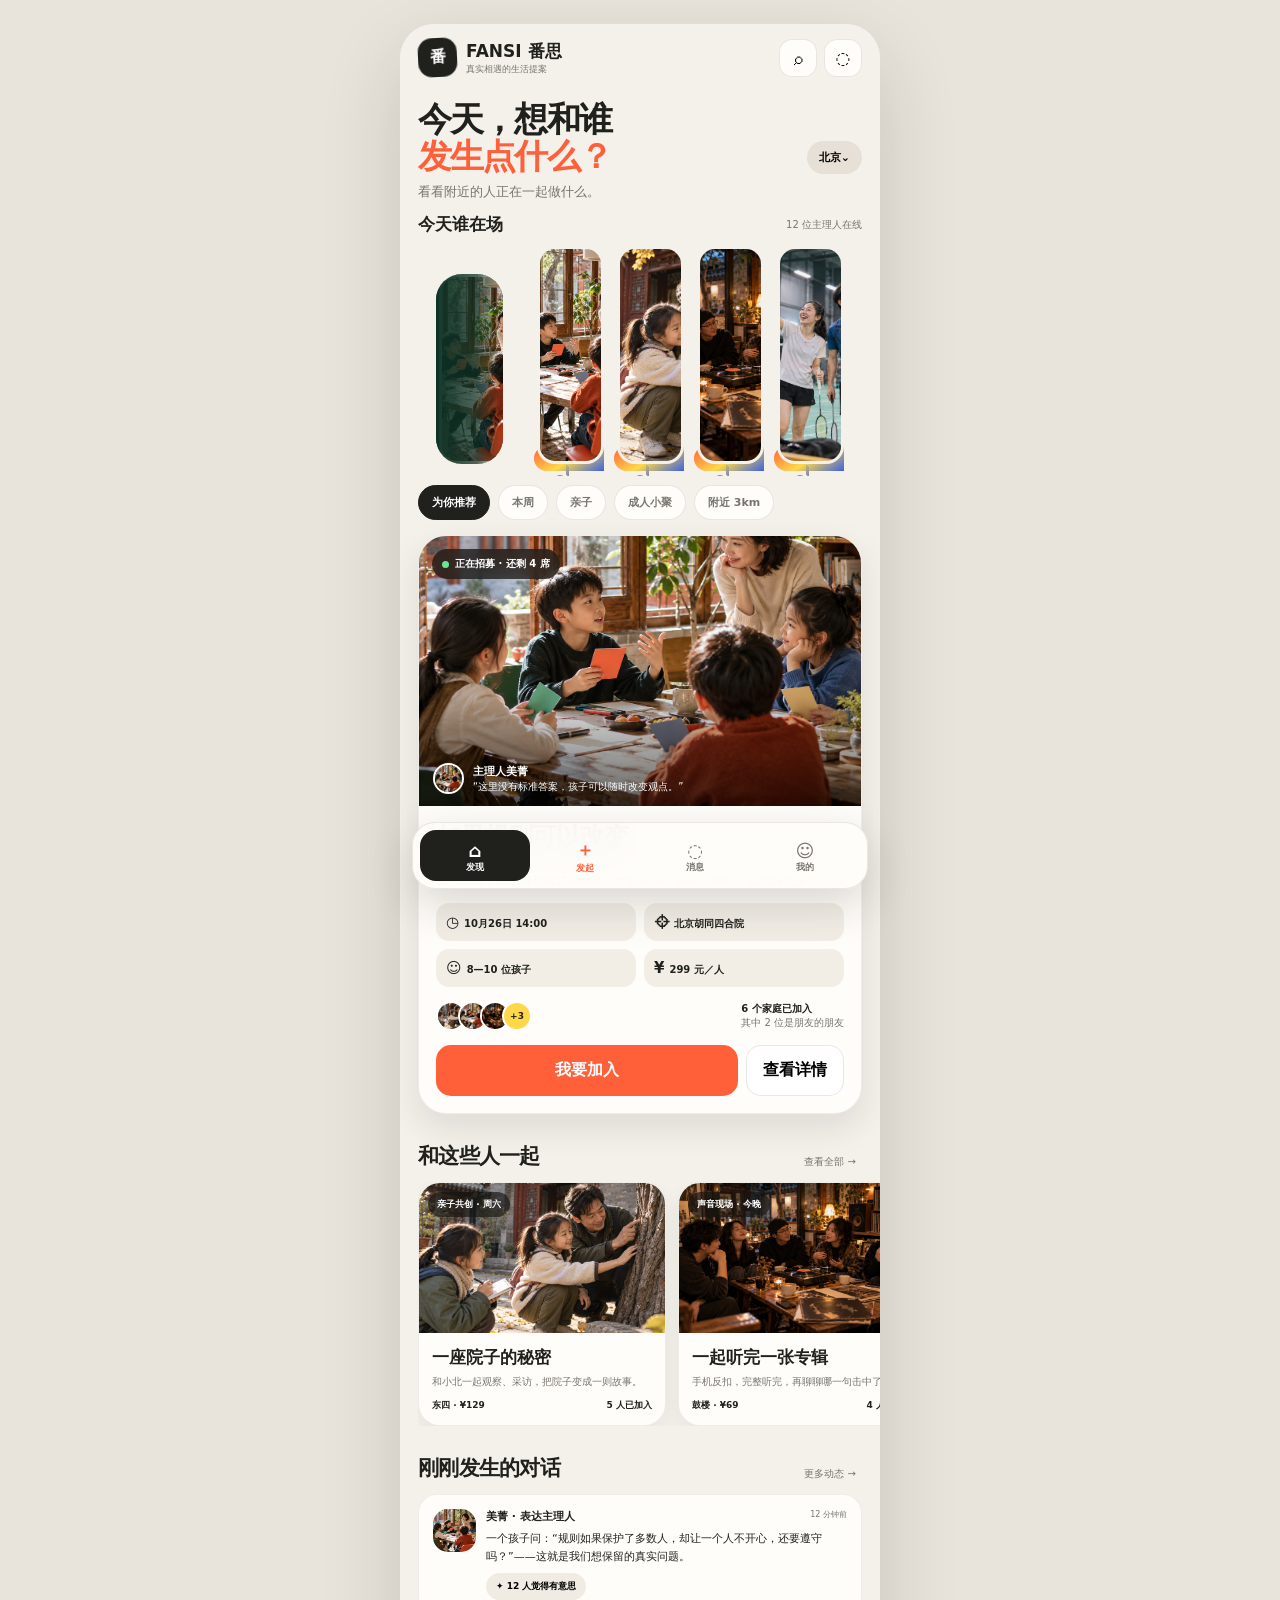
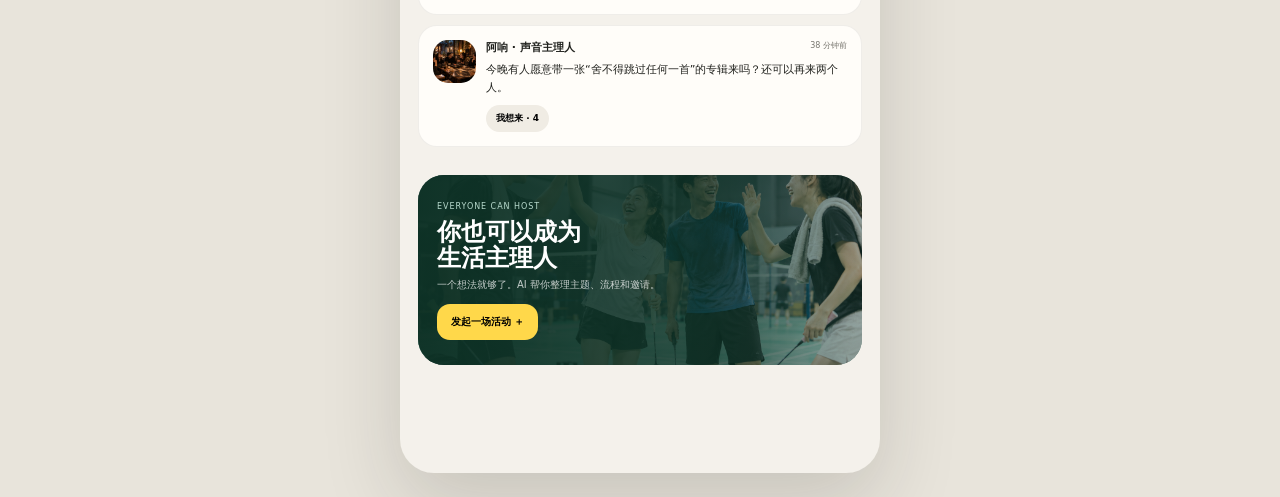
==== public/index.html @ ee897f43 "Add Fancy Go Go demo and product requirements" ====
<!doctype html>
<html lang="zh-CN">
<head>
<meta charset="utf-8"><meta name="viewport" content="width=device-width,initial-scale=1,viewport-fit=cover">
<title>番思 FANSI｜生活提案</title>
<style>
:root{--bg:#f4f1eb;--card:#fffdf9;--ink:#20211d;--muted:#77756e;--orange:#ff603a;--green:#174b3b;--yellow:#ffd84a;--line:rgba(32,33,29,.1);--shadow:0 14px 34px rgba(33,31,23,.1)}
*{box-sizing:border-box}body{margin:0;background:#e8e4db;color:var(--ink);font-family:"PingFang SC","Microsoft YaHei",system-ui,sans-serif}button{font:inherit;cursor:pointer}.app{width:min(100%,480px);min-height:100vh;margin:auto;padding-bottom:108px;background:var(--bg);overflow:hidden}
.top{position:sticky;top:0;z-index:20;display:flex;align-items:center;justify-content:space-between;padding:14px 18px 10px;background:rgba(244,241,235,.94);backdrop-filter:blur(16px)}.brand{display:flex;align-items:center;gap:9px}.logo{display:grid;place-items:center;width:39px;height:39px;border-radius:14px;background:var(--ink);color:white;font-weight:900;transform:rotate(-3deg)}.brand b{display:block;font-size:17px}.brand small{display:block;color:var(--muted);font-size:9px}.tools{display:flex;gap:7px}.circle{display:grid;place-items:center;width:38px;height:38px;border:1px solid var(--line);border-radius:13px;background:var(--card);font-size:17px}
.intro{padding:14px 18px 12px}.intro-row{display:flex;align-items:flex-end;justify-content:space-between;gap:10px}.intro h1{margin:0;font-size:34px;line-height:1.08;letter-spacing:-.055em}.intro h1 span{color:var(--orange)}.city{border:0;border-radius:999px;padding:9px 12px;background:#e6e0d6;font-size:11px;font-weight:850}.intro p{margin:9px 0 0;color:var(--muted);font-size:13px}
.label{display:flex;align-items:center;justify-content:space-between;padding:0 18px 10px}.label h2{margin:0;font-size:17px}.label span{color:var(--muted);font-size:10px}.people{display:flex;gap:13px;padding:0 18px 12px;overflow-x:auto;scrollbar-width:none}.people::-webkit-scrollbar,.tabs::-webkit-scrollbar,.event-scroll::-webkit-scrollbar{display:none}.person{flex:0 0 67px;border:0;background:transparent;padding:0;text-align:center}.avatar{position:relative;width:59px;height:59px;margin:auto;border-radius:21px;padding:3px;background:linear-gradient(145deg,var(--orange),var(--yellow),#315be8)}.avatar img{width:100%;height:100%;border:3px solid var(--bg);border-radius:18px;object-fit:cover}.avatar:after{content:"";position:absolute;right:0;bottom:0;width:12px;height:12px;border:3px solid var(--bg);border-radius:50%;background:#42bd72}.person.host .avatar:after{content:"+";display:grid;place-items:center;width:18px;height:18px;background:var(--orange);color:white;font-size:13px;font-weight:900}.person b{display:block;margin-top:5px;font-size:10px}.person small{display:block;color:var(--muted);font-size:8px}
.tabs{display:flex;gap:8px;padding:9px 18px 15px;overflow-x:auto}.tab{flex:0 0 auto;border:1px solid var(--line);border-radius:999px;padding:9px 13px;background:var(--card);color:var(--muted);font-size:11px;font-weight:800}.tab.active{border-color:var(--ink);background:var(--ink);color:white}
.feature-wrap{padding:0 18px}.feature{overflow:hidden;border:1px solid rgba(32,33,29,.07);border-radius:28px;background:var(--card);box-shadow:var(--shadow)}.feature-media{position:relative;height:270px;overflow:hidden}.feature-media>img{width:100%;height:100%;object-fit:cover;object-position:center 48%}.feature-media:after{content:"";position:absolute;inset:0;background:linear-gradient(180deg,transparent 52%,rgba(0,0,0,.63))}.live{position:absolute;z-index:2;left:13px;top:13px;display:flex;align-items:center;gap:6px;border-radius:999px;padding:8px 10px;background:rgba(22,22,19,.75);color:white;font-size:10px;font-weight:850;backdrop-filter:blur(8px)}.live i{width:7px;height:7px;border-radius:50%;background:#65e892}.moment{position:absolute;z-index:2;left:14px;right:14px;bottom:12px;display:flex;align-items:center;gap:9px;color:white}.moment img{width:31px;height:31px;border:2px solid white;border-radius:50%;object-fit:cover}.moment p{margin:0;font-size:10px;line-height:1.4}.moment b{display:block;font-size:11px}.feature-body{padding:17px}.title{display:flex;justify-content:space-between;gap:10px}.title h2{margin:0;font-size:25px;line-height:1.12;letter-spacing:-.04em}.save{flex:0 0 auto;width:40px;height:40px;border:1px solid var(--line);border-radius:14px;background:white;font-size:20px}.save.saved{background:#fff0ec;color:var(--orange)}.feature-body>p{margin:8px 0 12px;color:var(--muted);font-size:12px;line-height:1.6}.meta-grid{display:grid;grid-template-columns:1fr 1fr;gap:8px}.meta{border-radius:13px;padding:10px;background:#f2eee6;font-size:10px;font-weight:750}.meta span{margin-right:5px;font-size:15px}.attend{display:flex;align-items:center;justify-content:space-between;margin:14px 0}.faces{display:flex}.faces img,.faces i{width:30px;height:30px;margin-left:-8px;border:2px solid white;border-radius:50%;object-fit:cover}.faces img:first-child{margin-left:0}.faces i{display:grid;place-items:center;background:var(--yellow);font-size:9px;font-style:normal;font-weight:900}.attend p{margin:0;color:var(--muted);font-size:10px}.attend b{color:var(--ink)}.actions{display:grid;grid-template-columns:1fr auto;gap:8px}.join,.detail{border-radius:15px;padding:14px 16px;font-weight:900}.join{border:0;background:var(--orange);color:white}.detail{border:1px solid var(--line);background:white}
.section{padding:28px 18px 0}.section-head{display:flex;align-items:end;justify-content:space-between;margin-bottom:12px}.section-head h2{margin:0;font-size:21px;letter-spacing:-.035em}.section-head button{border:0;background:transparent;color:var(--muted);font-size:10px}.event-scroll{display:flex;gap:12px;margin-right:-18px;padding-right:18px;overflow-x:auto}.event{flex:0 0 248px;overflow:hidden;border:1px solid rgba(32,33,29,.07);border-radius:22px;background:var(--card);box-shadow:0 8px 20px rgba(33,31,23,.06)}.event-media{position:relative;height:150px}.event-media img{width:100%;height:100%;object-fit:cover}.event-media span{position:absolute;left:9px;top:9px;border-radius:999px;padding:6px 9px;background:rgba(20,20,18,.66);color:white;font-size:9px;font-weight:850}.event-body{padding:13px}.event h3{margin:0 0 5px;font-size:17px}.event p{margin:0;color:var(--muted);font-size:10px;line-height:1.55}.event-foot{display:flex;justify-content:space-between;margin-top:10px;font-size:9px;font-weight:850}
.feed{display:grid;gap:10px}.post{display:grid;grid-template-columns:43px 1fr;gap:10px;padding:14px;border:1px solid rgba(32,33,29,.07);border-radius:19px;background:var(--card)}.post>img{width:43px;height:43px;border-radius:15px;object-fit:cover}.post-top{display:flex;justify-content:space-between}.post-top b{font-size:11px}.post-top span{color:var(--muted);font-size:8px}.post p{margin:6px 0 0;font-size:11px;line-height:1.6}.reply{margin-top:8px;border:0;border-radius:999px;padding:7px 10px;background:#f0ece4;font-size:9px;font-weight:800}
.host{position:relative;overflow:hidden;margin:28px 18px 0;height:190px;border-radius:26px;background:var(--green);color:white}.host>img{width:100%;height:100%;object-fit:cover;opacity:.65}.host:after{content:"";position:absolute;inset:0;background:linear-gradient(90deg,rgba(13,49,37,.97),rgba(13,49,37,.72) 62%,transparent)}.host-copy{position:absolute;z-index:2;left:19px;top:19px;max-width:250px}.host small{font-size:8px;letter-spacing:.12em;color:#b8dacd}.host h2{margin:6px 0;font-size:24px;line-height:1.1}.host p{margin:0 0 11px;color:rgba(255,255,255,.75);font-size:10px;line-height:1.55}.host button{border:0;border-radius:13px;padding:11px 14px;background:var(--yellow);font-size:10px;font-weight:900}
.nav{position:fixed;left:50%;bottom:11px;z-index:30;display:grid;grid-template-columns:repeat(4,1fr);width:min(calc(100% - 24px),456px);padding:7px;border:1px solid var(--line);border-radius:23px;background:rgba(255,253,249,.95);box-shadow:0 16px 44px rgba(33,31,23,.17);backdrop-filter:blur(18px);transform:translateX(-50%)}.nav button{border:0;border-radius:16px;padding:8px 3px 6px;background:transparent;color:var(--muted);font-size:9px;font-weight:750}.nav span{display:block;font-size:18px}.nav .active{background:var(--ink);color:white}.nav .create{color:var(--orange)}
.toast{position:fixed;left:50%;bottom:98px;z-index:70;padding:11px 15px;border-radius:999px;background:var(--ink);color:white;font-size:10px;font-weight:800;opacity:0;pointer-events:none;transform:translate(-50%,12px);transition:.22s}.toast.show{opacity:1;transform:translate(-50%,0)}
.backdrop{position:fixed;inset:0;z-index:60;background:rgba(20,20,18,.4);opacity:0;pointer-events:none;transition:.25s}.backdrop.show{opacity:1;pointer-events:auto}.sheet{position:absolute;left:50%;bottom:0;width:min(100%,480px);overflow:hidden;border-radius:29px 29px 0 0;background:var(--card);transform:translate(-50%,100%);transition:.28s}.backdrop.show .sheet{transform:translate(-50%,0)}.handle{width:42px;height:4px;margin:10px auto;border-radius:9px;background:#d5d0c8}.sheet>img{width:100%;height:220px;object-fit:cover}.sheet-content{padding:16px 20px 26px}.sheet h2{margin:0;font-size:24px}.sheet p{color:var(--muted);font-size:12px;line-height:1.7}.sheet-actions{display:grid;grid-template-columns:1fr auto;gap:8px}.sheet-actions button{border:0;border-radius:14px;padding:14px;font-weight:900}.yes{background:var(--orange);color:white}.close{background:#eee9df}
@media(min-width:650px){body{padding:24px 0}.app{border-radius:34px;box-shadow:0 30px 80px rgba(33,31,23,.16)}}
</style></head>
<body>
<main class="app">
<header class="top"><div class="brand"><div class="logo">番</div><div><b>FANSI 番思</b><small>真实相遇的生活提案</small></div></div><div class="tools"><button class="circle" onclick="toastMsg('搜索活动与主理人')">⌕</button><button class="circle" onclick="toastMsg('你有 2 条新消息')">◌</button></div></header>
<section class="intro"><div class="intro-row"><h1>今天，想和谁<br><span>发生点什么？</span></h1><button class="city" onclick="toastMsg('当前城市：北京')">北京⌄</button></div><p>看看附近的人正在一起做什么。</p></section>
<section><div class="label"><h2>今天谁在场</h2><span>12 位主理人在线</span></div><div class="people">
<button class="person host" onclick="location.href='create.html'"><span class="avatar"><img src="assets/exec-bd3dd6ed-212b-4119-89c7-eb419baee9cd.png"></span><b>我来发起</b><small>一分钟创建</small></button>
<button class="person" onclick="location.href='host-profile.html'"><span class="avatar"><img src="assets/exec-bd3dd6ed-212b-4119-89c7-eb419baee9cd.png"></span><b>美菁</b><small>表达剧场</small></button>
<button class="person" onclick="toastMsg('小北 · 胡同漫游')"><span class="avatar"><img src="assets/exec-ea25d21b-1d7e-4ecf-8001-395f95a21bcd.png"></span><b>小北</b><small>胡同漫游</small></button>
<button class="person" onclick="toastMsg('阿响 · 声音现场')"><span class="avatar"><img src="assets/exec-77576ef7-e1b3-4da5-bd31-8d7a04998225.png"></span><b>阿响</b><small>声音现场</small></button>
<button class="person" onclick="toastMsg('林林 · 运动搭子')"><span class="avatar"><img src="assets/exec-1bd79b5f-dab8-45f3-9dcc-e65eb9ee7cd0.png"></span><b>林林</b><small>运动搭子</small></button>
</div></section>
<div class="tabs"><button class="tab active">为你推荐</button><button class="tab">本周</button><button class="tab">亲子</button><button class="tab">成人小聚</button><button class="tab">附近 3km</button></div>
<section class="feature-wrap"><article class="feature"><div class="feature-media"><img src="assets/exec-bd3dd6ed-212b-4119-89c7-eb419baee9cd.png"><div class="live"><i></i>正在招募 · 还剩 4 席</div><div class="moment"><img src="assets/exec-bd3dd6ed-212b-4119-89c7-eb419baee9cd.png"><p><b>主理人美菁</b>“这里没有标准答案，孩子可以随时改变观点。”</p></div></div>
<div class="feature-body"><div class="title"><h2>如果规则可以改变</h2><button class="save" id="saveBtn">♡</button></div><p>四年级孩子的思辨与表达实验室。一起提问、站队、倾听，也允许改变想法。</p><div class="meta-grid"><div class="meta"><span>◷</span>10月26日 14:00</div><div class="meta"><span>⌖</span>北京胡同四合院</div><div class="meta"><span>☺</span>8—10 位孩子</div><div class="meta"><span>¥</span>299 元／人</div></div>
<div class="attend"><div class="faces"><img src="assets/exec-ea25d21b-1d7e-4ecf-8001-395f95a21bcd.png"><img src="assets/exec-bd3dd6ed-212b-4119-89c7-eb419baee9cd.png"><img src="assets/exec-77576ef7-e1b3-4da5-bd31-8d7a04998225.png"><i>+3</i></div><p><b>6 个家庭已加入</b><br>其中 2 位是朋友的朋友</p></div><div class="actions"><button class="join" onclick="joinEvent(this)">我要加入</button><button class="detail" onclick="location.href='event-detail.html'">查看详情</button></div></div></article></section>
<section class="section"><div class="section-head"><h2>和这些人一起</h2><button onclick="location.href='events.html'">查看全部 →</button></div><div class="event-scroll">
<article class="event" role="link" tabindex="0" onclick="location.href='activity.html?id=courtyard'"><div class="event-media"><img src="assets/exec-ea25d21b-1d7e-4ecf-8001-395f95a21bcd.png"><span>亲子共创 · 周六</span></div><div class="event-body"><h3>一座院子的秘密</h3><p>和小北一起观察、采访，把院子变成一则故事。</p><div class="event-foot"><span>东四 · ¥129</span><span>5 人已加入</span></div></div></article>
<article class="event" role="link" tabindex="0" onclick="location.href='activity.html?id=album'"><div class="event-media"><img src="assets/exec-77576ef7-e1b3-4da5-bd31-8d7a04998225.png"><span>声音现场 · 今晚</span></div><div class="event-body"><h3>一起听完一张专辑</h3><p>手机反扣，完整听完，再聊聊哪一句击中了你。</p><div class="event-foot"><span>鼓楼 · ¥69</span><span>4 人已加入</span></div></div></article>
<article class="event" role="link" tabindex="0" onclick="location.href='activity.html?id=badminton'"><div class="event-media"><img src="assets/exec-1bd79b5f-dab8-45f3-9dcc-e65eb9ee7cd0.png"><span>运动搭子 · 周日</span></div><div class="event-body"><h3>胡同羽毛球搭子</h3><p>不计输赢，打完一起去喝杯咖啡。</p><div class="event-foot"><span>北新桥 · AA</span><span>6 人已加入</span></div></div></article>
</div></section>
<section class="section"><div class="section-head"><h2>刚刚发生的对话</h2><button onclick="toastMsg('进入活动动态')">更多动态 →</button></div><div class="feed">
<article class="post"><img src="assets/exec-bd3dd6ed-212b-4119-89c7-eb419baee9cd.png"><div><div class="post-top"><b>美菁 · 表达主理人</b><span>12 分钟前</span></div><p>一个孩子问：“规则如果保护了多数人，却让一个人不开心，还要遵守吗？”——这就是我们想保留的真实问题。</p><button class="reply" onclick="toastMsg('已为这句话点亮')">✦ 12 人觉得有意思</button></div></article>
<article class="post"><img src="assets/exec-77576ef7-e1b3-4da5-bd31-8d7a04998225.png"><div><div class="post-top"><b>阿响 · 声音主理人</b><span>38 分钟前</span></div><p>今晚有人愿意带一张“舍不得跳过任何一首”的专辑来吗？还可以再来两个人。</p><button class="reply" onclick="toastMsg('已回应：我想来')">我想来 · 4</button></div></article>
</div></section>
<section class="host"><img src="assets/exec-1bd79b5f-dab8-45f3-9dcc-e65eb9ee7cd0.png"><div class="host-copy"><small>EVERYONE CAN HOST</small><h2>你也可以成为<br>生活主理人</h2><p>一个想法就够了。AI 帮你整理主题、流程和邀请。</p><button onclick="location.href='create.html'">发起一场活动 ＋</button></div></section>
</main>
<nav class="nav"><button class="active"><span>⌂</span>发现</button><button class="create" onclick="location.href='create.html'"><span>＋</span>发起</button><button onclick="toastMsg('你有 2 条新消息')"><span>◌</span>消息</button><button onclick="toastMsg('进入个人主页')"><span>☺</span>我的</button></nav>
<div class="toast" id="toast"></div>
<div class="backdrop" id="backdrop" onclick="closeSheet(event)"><div class="sheet"><div class="handle"></div><img src="assets/exec-bd3dd6ed-212b-4119-89c7-eb419baee9cd.png"><div class="sheet-content"><h2>如果规则可以改变</h2><p>这不是一节要求孩子给出标准答案的课程。孩子会通过观点站队、相互采访和角色剧场，体验表达自己的同时，也认真听见不同的人。</p><div class="sheet-actions"><button class="yes" onclick="joinFromSheet()">¥299 · 加入活动</button><button class="close" onclick="closeSheet()">稍后再说</button></div></div></div></div>
<script>
const toast=document.getElementById('toast');let timer;function toastMsg(m){toast.textContent=m;toast.classList.add('show');clearTimeout(timer);timer=setTimeout(()=>toast.classList.remove('show'),1800)}
document.querySelectorAll('.tab').forEach(t=>t.onclick=()=>{document.querySelectorAll('.tab').forEach(x=>x.classList.remove('active'));t.classList.add('active');toastMsg('已切换到「'+t.textContent+'」')});
const save=document.getElementById('saveBtn');save.onclick=()=>{const y=save.classList.toggle('saved');save.textContent=y?'♥':'♡';toastMsg(y?'已收藏，活动开始前提醒你':'已取消收藏')};
function joinEvent(b){const y=b.dataset.joined==='1';b.dataset.joined=y?'0':'1';b.textContent=y?'我要加入':'✓ 已加入';b.style.background=y?'var(--orange)':'var(--green)';toastMsg(y?'已取消加入':'加入成功，已为你保留席位')}
const backdrop=document.getElementById('backdrop');function openSheet(){backdrop.classList.add('show');document.body.style.overflow='hidden'}function closeSheet(e){if(e&&e.target!==backdrop)return;backdrop.classList.remove('show');document.body.style.overflow=''}function joinFromSheet(){closeSheet();toastMsg('加入成功，活动助手会联系你')}
</script></body></html>
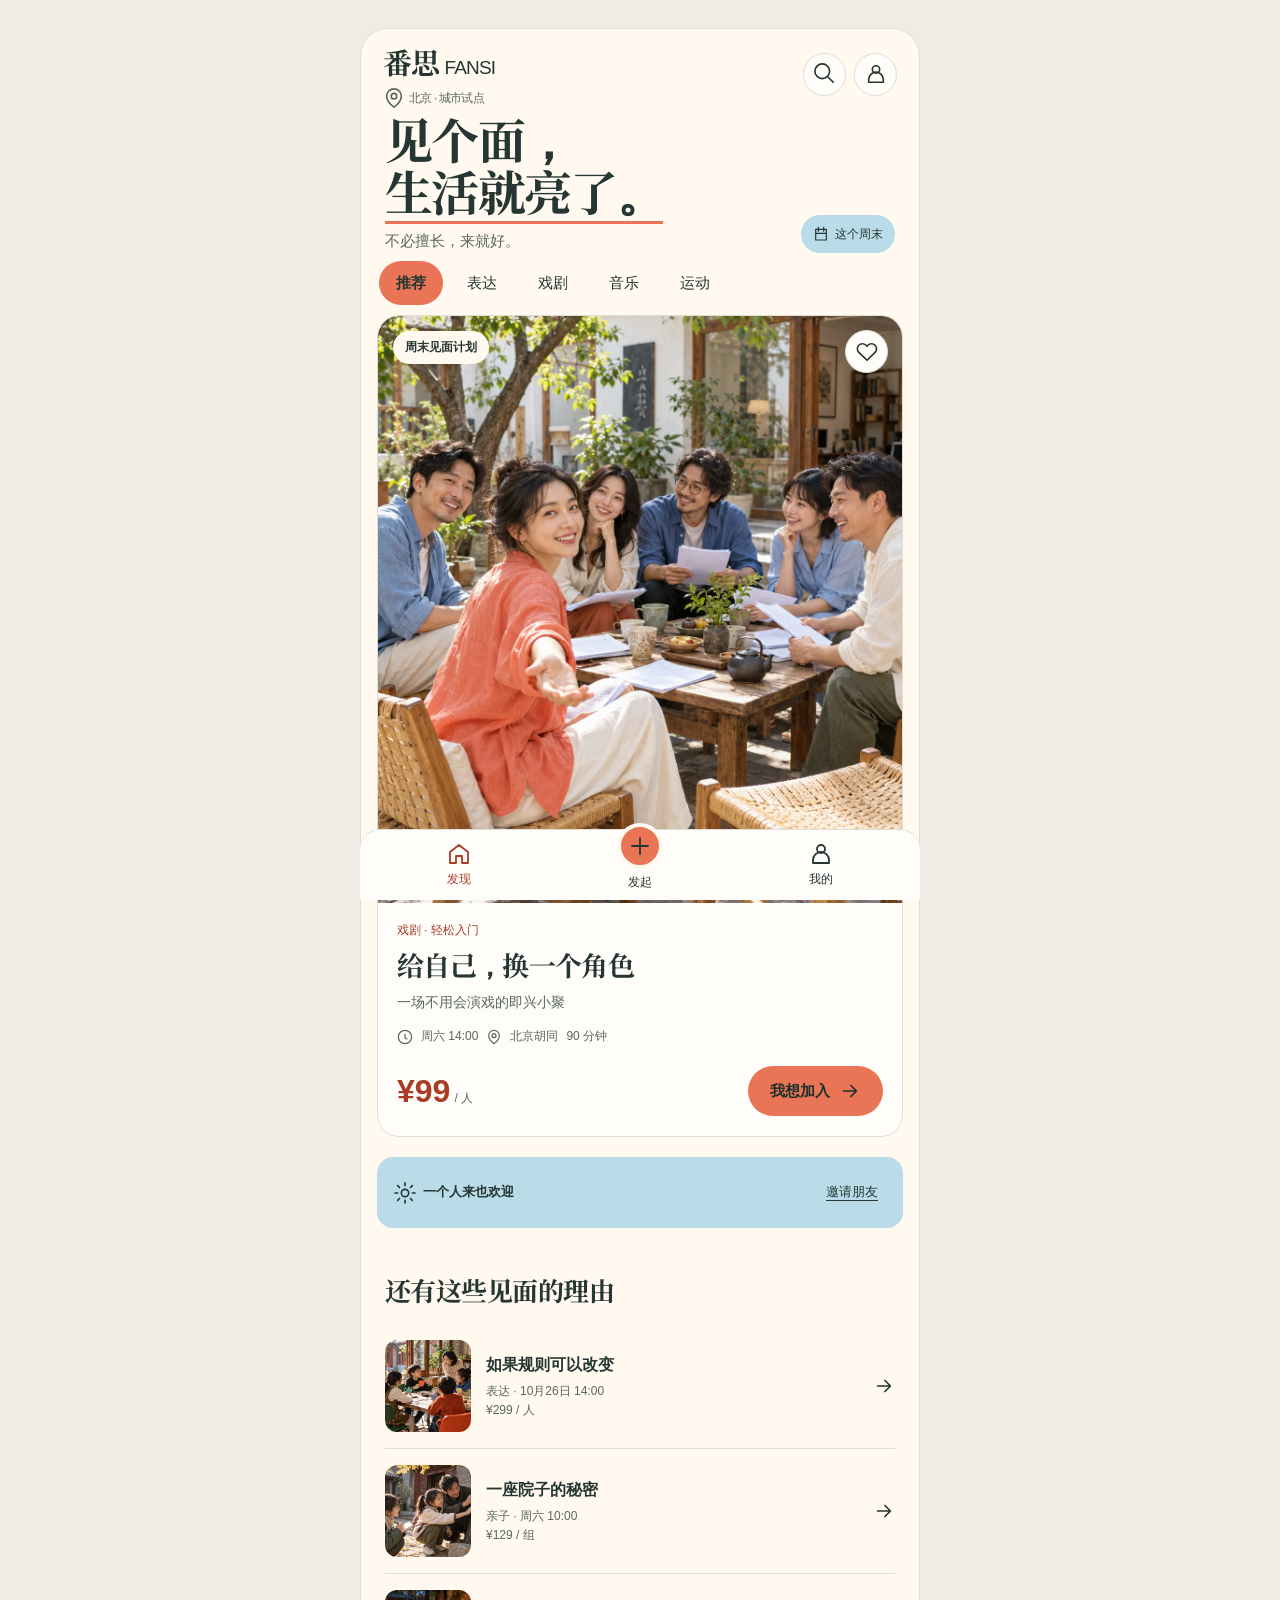
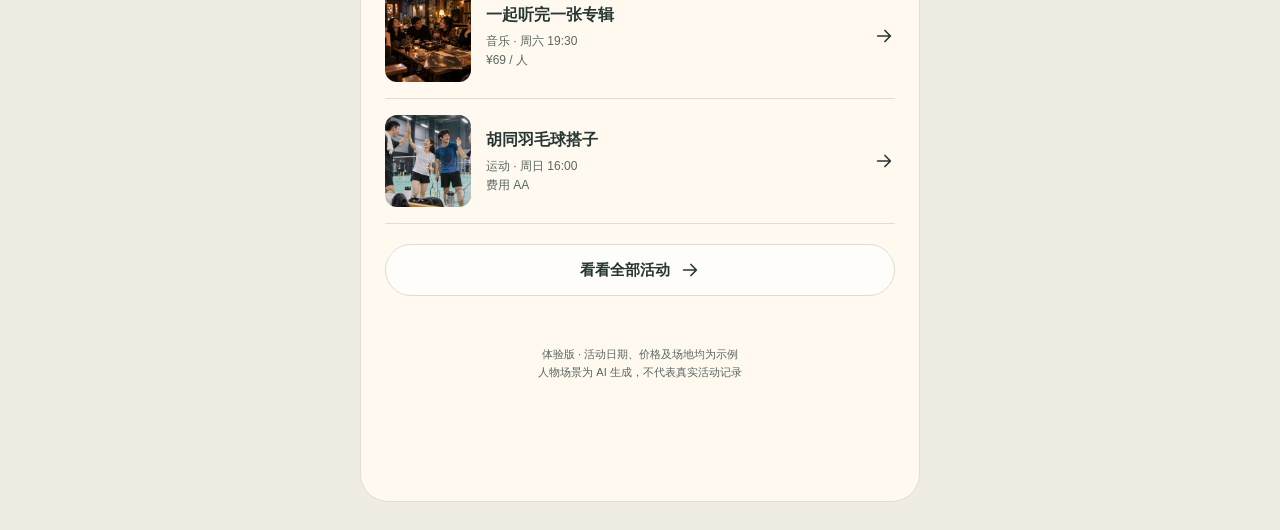
==== commit 75cbfe2d: "Redesign FANSI demo with warm social gathering UI and connected flows" ====
--- a/public/index.html
+++ b/public/index.html
@@ -1,57 +1,2 @@
 <!doctype html>
-<html lang="zh-CN">
-<head>
-<meta charset="utf-8"><meta name="viewport" content="width=device-width,initial-scale=1,viewport-fit=cover">
-<title>番思 FANSI｜生活提案</title>
-<style>
-:root{--bg:#f4f1eb;--card:#fffdf9;--ink:#20211d;--muted:#77756e;--orange:#ff603a;--green:#174b3b;--yellow:#ffd84a;--line:rgba(32,33,29,.1);--shadow:0 14px 34px rgba(33,31,23,.1)}
-*{box-sizing:border-box}body{margin:0;background:#e8e4db;color:var(--ink);font-family:"PingFang SC","Microsoft YaHei",system-ui,sans-serif}button{font:inherit;cursor:pointer}.app{width:min(100%,480px);min-height:100vh;margin:auto;padding-bottom:108px;background:var(--bg);overflow:hidden}
-.top{position:sticky;top:0;z-index:20;display:flex;align-items:center;justify-content:space-between;padding:14px 18px 10px;background:rgba(244,241,235,.94);backdrop-filter:blur(16px)}.brand{display:flex;align-items:center;gap:9px}.logo{display:grid;place-items:center;width:39px;height:39px;border-radius:14px;background:var(--ink);color:white;font-weight:900;transform:rotate(-3deg)}.brand b{display:block;font-size:17px}.brand small{display:block;color:var(--muted);font-size:9px}.tools{display:flex;gap:7px}.circle{display:grid;place-items:center;width:38px;height:38px;border:1px solid var(--line);border-radius:13px;background:var(--card);font-size:17px}
-.intro{padding:14px 18px 12px}.intro-row{display:flex;align-items:flex-end;justify-content:space-between;gap:10px}.intro h1{margin:0;font-size:34px;line-height:1.08;letter-spacing:-.055em}.intro h1 span{color:var(--orange)}.city{border:0;border-radius:999px;padding:9px 12px;background:#e6e0d6;font-size:11px;font-weight:850}.intro p{margin:9px 0 0;color:var(--muted);font-size:13px}
-.label{display:flex;align-items:center;justify-content:space-between;padding:0 18px 10px}.label h2{margin:0;font-size:17px}.label span{color:var(--muted);font-size:10px}.people{display:flex;gap:13px;padding:0 18px 12px;overflow-x:auto;scrollbar-width:none}.people::-webkit-scrollbar,.tabs::-webkit-scrollbar,.event-scroll::-webkit-scrollbar{display:none}.person{flex:0 0 67px;border:0;background:transparent;padding:0;text-align:center}.avatar{position:relative;width:59px;height:59px;margin:auto;border-radius:21px;padding:3px;background:linear-gradient(145deg,var(--orange),var(--yellow),#315be8)}.avatar img{width:100%;height:100%;border:3px solid var(--bg);border-radius:18px;object-fit:cover}.avatar:after{content:"";position:absolute;right:0;bottom:0;width:12px;height:12px;border:3px solid var(--bg);border-radius:50%;background:#42bd72}.person.host .avatar:after{content:"+";display:grid;place-items:center;width:18px;height:18px;background:var(--orange);color:white;font-size:13px;font-weight:900}.person b{display:block;margin-top:5px;font-size:10px}.person small{display:block;color:var(--muted);font-size:8px}
-.tabs{display:flex;gap:8px;padding:9px 18px 15px;overflow-x:auto}.tab{flex:0 0 auto;border:1px solid var(--line);border-radius:999px;padding:9px 13px;background:var(--card);color:var(--muted);font-size:11px;font-weight:800}.tab.active{border-color:var(--ink);background:var(--ink);color:white}
-.feature-wrap{padding:0 18px}.feature{overflow:hidden;border:1px solid rgba(32,33,29,.07);border-radius:28px;background:var(--card);box-shadow:var(--shadow)}.feature-media{position:relative;height:270px;overflow:hidden}.feature-media>img{width:100%;height:100%;object-fit:cover;object-position:center 48%}.feature-media:after{content:"";position:absolute;inset:0;background:linear-gradient(180deg,transparent 52%,rgba(0,0,0,.63))}.live{position:absolute;z-index:2;left:13px;top:13px;display:flex;align-items:center;gap:6px;border-radius:999px;padding:8px 10px;background:rgba(22,22,19,.75);color:white;font-size:10px;font-weight:850;backdrop-filter:blur(8px)}.live i{width:7px;height:7px;border-radius:50%;background:#65e892}.moment{position:absolute;z-index:2;left:14px;right:14px;bottom:12px;display:flex;align-items:center;gap:9px;color:white}.moment img{width:31px;height:31px;border:2px solid white;border-radius:50%;object-fit:cover}.moment p{margin:0;font-size:10px;line-height:1.4}.moment b{display:block;font-size:11px}.feature-body{padding:17px}.title{display:flex;justify-content:space-between;gap:10px}.title h2{margin:0;font-size:25px;line-height:1.12;letter-spacing:-.04em}.save{flex:0 0 auto;width:40px;height:40px;border:1px solid var(--line);border-radius:14px;background:white;font-size:20px}.save.saved{background:#fff0ec;color:var(--orange)}.feature-body>p{margin:8px 0 12px;color:var(--muted);font-size:12px;line-height:1.6}.meta-grid{display:grid;grid-template-columns:1fr 1fr;gap:8px}.meta{border-radius:13px;padding:10px;background:#f2eee6;font-size:10px;font-weight:750}.meta span{margin-right:5px;font-size:15px}.attend{display:flex;align-items:center;justify-content:space-between;margin:14px 0}.faces{display:flex}.faces img,.faces i{width:30px;height:30px;margin-left:-8px;border:2px solid white;border-radius:50%;object-fit:cover}.faces img:first-child{margin-left:0}.faces i{display:grid;place-items:center;background:var(--yellow);font-size:9px;font-style:normal;font-weight:900}.attend p{margin:0;color:var(--muted);font-size:10px}.attend b{color:var(--ink)}.actions{display:grid;grid-template-columns:1fr auto;gap:8px}.join,.detail{border-radius:15px;padding:14px 16px;font-weight:900}.join{border:0;background:var(--orange);color:white}.detail{border:1px solid var(--line);background:white}
-.section{padding:28px 18px 0}.section-head{display:flex;align-items:end;justify-content:space-between;margin-bottom:12px}.section-head h2{margin:0;font-size:21px;letter-spacing:-.035em}.section-head button{border:0;background:transparent;color:var(--muted);font-size:10px}.event-scroll{display:flex;gap:12px;margin-right:-18px;padding-right:18px;overflow-x:auto}.event{flex:0 0 248px;overflow:hidden;border:1px solid rgba(32,33,29,.07);border-radius:22px;background:var(--card);box-shadow:0 8px 20px rgba(33,31,23,.06)}.event-media{position:relative;height:150px}.event-media img{width:100%;height:100%;object-fit:cover}.event-media span{position:absolute;left:9px;top:9px;border-radius:999px;padding:6px 9px;background:rgba(20,20,18,.66);color:white;font-size:9px;font-weight:850}.event-body{padding:13px}.event h3{margin:0 0 5px;font-size:17px}.event p{margin:0;color:var(--muted);font-size:10px;line-height:1.55}.event-foot{display:flex;justify-content:space-between;margin-top:10px;font-size:9px;font-weight:850}
-.feed{display:grid;gap:10px}.post{display:grid;grid-template-columns:43px 1fr;gap:10px;padding:14px;border:1px solid rgba(32,33,29,.07);border-radius:19px;background:var(--card)}.post>img{width:43px;height:43px;border-radius:15px;object-fit:cover}.post-top{display:flex;justify-content:space-between}.post-top b{font-size:11px}.post-top span{color:var(--muted);font-size:8px}.post p{margin:6px 0 0;font-size:11px;line-height:1.6}.reply{margin-top:8px;border:0;border-radius:999px;padding:7px 10px;background:#f0ece4;font-size:9px;font-weight:800}
-.host{position:relative;overflow:hidden;margin:28px 18px 0;height:190px;border-radius:26px;background:var(--green);color:white}.host>img{width:100%;height:100%;object-fit:cover;opacity:.65}.host:after{content:"";position:absolute;inset:0;background:linear-gradient(90deg,rgba(13,49,37,.97),rgba(13,49,37,.72) 62%,transparent)}.host-copy{position:absolute;z-index:2;left:19px;top:19px;max-width:250px}.host small{font-size:8px;letter-spacing:.12em;color:#b8dacd}.host h2{margin:6px 0;font-size:24px;line-height:1.1}.host p{margin:0 0 11px;color:rgba(255,255,255,.75);font-size:10px;line-height:1.55}.host button{border:0;border-radius:13px;padding:11px 14px;background:var(--yellow);font-size:10px;font-weight:900}
-.nav{position:fixed;left:50%;bottom:11px;z-index:30;display:grid;grid-template-columns:repeat(4,1fr);width:min(calc(100% - 24px),456px);padding:7px;border:1px solid var(--line);border-radius:23px;background:rgba(255,253,249,.95);box-shadow:0 16px 44px rgba(33,31,23,.17);backdrop-filter:blur(18px);transform:translateX(-50%)}.nav button{border:0;border-radius:16px;padding:8px 3px 6px;background:transparent;color:var(--muted);font-size:9px;font-weight:750}.nav span{display:block;font-size:18px}.nav .active{background:var(--ink);color:white}.nav .create{color:var(--orange)}
-.toast{position:fixed;left:50%;bottom:98px;z-index:70;padding:11px 15px;border-radius:999px;background:var(--ink);color:white;font-size:10px;font-weight:800;opacity:0;pointer-events:none;transform:translate(-50%,12px);transition:.22s}.toast.show{opacity:1;transform:translate(-50%,0)}
-.backdrop{position:fixed;inset:0;z-index:60;background:rgba(20,20,18,.4);opacity:0;pointer-events:none;transition:.25s}.backdrop.show{opacity:1;pointer-events:auto}.sheet{position:absolute;left:50%;bottom:0;width:min(100%,480px);overflow:hidden;border-radius:29px 29px 0 0;background:var(--card);transform:translate(-50%,100%);transition:.28s}.backdrop.show .sheet{transform:translate(-50%,0)}.handle{width:42px;height:4px;margin:10px auto;border-radius:9px;background:#d5d0c8}.sheet>img{width:100%;height:220px;object-fit:cover}.sheet-content{padding:16px 20px 26px}.sheet h2{margin:0;font-size:24px}.sheet p{color:var(--muted);font-size:12px;line-height:1.7}.sheet-actions{display:grid;grid-template-columns:1fr auto;gap:8px}.sheet-actions button{border:0;border-radius:14px;padding:14px;font-weight:900}.yes{background:var(--orange);color:white}.close{background:#eee9df}
-@media(min-width:650px){body{padding:24px 0}.app{border-radius:34px;box-shadow:0 30px 80px rgba(33,31,23,.16)}}
-</style></head>
-<body>
-<main class="app">
-<header class="top"><div class="brand"><div class="logo">番</div><div><b>FANSI 番思</b><small>真实相遇的生活提案</small></div></div><div class="tools"><button class="circle" onclick="toastMsg('搜索活动与主理人')">⌕</button><button class="circle" onclick="toastMsg('你有 2 条新消息')">◌</button></div></header>
-<section class="intro"><div class="intro-row"><h1>今天，想和谁<br><span>发生点什么？</span></h1><button class="city" onclick="toastMsg('当前城市：北京')">北京⌄</button></div><p>看看附近的人正在一起做什么。</p></section>
-<section><div class="label"><h2>今天谁在场</h2><span>12 位主理人在线</span></div><div class="people">
-<button class="person host" onclick="location.href='create.html'"><span class="avatar"><img src="assets/exec-bd3dd6ed-212b-4119-89c7-eb419baee9cd.png"></span><b>我来发起</b><small>一分钟创建</small></button>
-<button class="person" onclick="location.href='host-profile.html'"><span class="avatar"><img src="assets/exec-bd3dd6ed-212b-4119-89c7-eb419baee9cd.png"></span><b>美菁</b><small>表达剧场</small></button>
-<button class="person" onclick="toastMsg('小北 · 胡同漫游')"><span class="avatar"><img src="assets/exec-ea25d21b-1d7e-4ecf-8001-395f95a21bcd.png"></span><b>小北</b><small>胡同漫游</small></button>
-<button class="person" onclick="toastMsg('阿响 · 声音现场')"><span class="avatar"><img src="assets/exec-77576ef7-e1b3-4da5-bd31-8d7a04998225.png"></span><b>阿响</b><small>声音现场</small></button>
-<button class="person" onclick="toastMsg('林林 · 运动搭子')"><span class="avatar"><img src="assets/exec-1bd79b5f-dab8-45f3-9dcc-e65eb9ee7cd0.png"></span><b>林林</b><small>运动搭子</small></button>
-</div></section>
-<div class="tabs"><button class="tab active">为你推荐</button><button class="tab">本周</button><button class="tab">亲子</button><button class="tab">成人小聚</button><button class="tab">附近 3km</button></div>
-<section class="feature-wrap"><article class="feature"><div class="feature-media"><img src="assets/exec-bd3dd6ed-212b-4119-89c7-eb419baee9cd.png"><div class="live"><i></i>正在招募 · 还剩 4 席</div><div class="moment"><img src="assets/exec-bd3dd6ed-212b-4119-89c7-eb419baee9cd.png"><p><b>主理人美菁</b>“这里没有标准答案，孩子可以随时改变观点。”</p></div></div>
-<div class="feature-body"><div class="title"><h2>如果规则可以改变</h2><button class="save" id="saveBtn">♡</button></div><p>四年级孩子的思辨与表达实验室。一起提问、站队、倾听，也允许改变想法。</p><div class="meta-grid"><div class="meta"><span>◷</span>10月26日 14:00</div><div class="meta"><span>⌖</span>北京胡同四合院</div><div class="meta"><span>☺</span>8—10 位孩子</div><div class="meta"><span>¥</span>299 元／人</div></div>
-<div class="attend"><div class="faces"><img src="assets/exec-ea25d21b-1d7e-4ecf-8001-395f95a21bcd.png"><img src="assets/exec-bd3dd6ed-212b-4119-89c7-eb419baee9cd.png"><img src="assets/exec-77576ef7-e1b3-4da5-bd31-8d7a04998225.png"><i>+3</i></div><p><b>6 个家庭已加入</b><br>其中 2 位是朋友的朋友</p></div><div class="actions"><button class="join" onclick="joinEvent(this)">我要加入</button><button class="detail" onclick="location.href='event-detail.html'">查看详情</button></div></div></article></section>
-<section class="section"><div class="section-head"><h2>和这些人一起</h2><button onclick="location.href='events.html'">查看全部 →</button></div><div class="event-scroll">
-<article class="event" role="link" tabindex="0" onclick="location.href='activity.html?id=courtyard'"><div class="event-media"><img src="assets/exec-ea25d21b-1d7e-4ecf-8001-395f95a21bcd.png"><span>亲子共创 · 周六</span></div><div class="event-body"><h3>一座院子的秘密</h3><p>和小北一起观察、采访，把院子变成一则故事。</p><div class="event-foot"><span>东四 · ¥129</span><span>5 人已加入</span></div></div></article>
-<article class="event" role="link" tabindex="0" onclick="location.href='activity.html?id=album'"><div class="event-media"><img src="assets/exec-77576ef7-e1b3-4da5-bd31-8d7a04998225.png"><span>声音现场 · 今晚</span></div><div class="event-body"><h3>一起听完一张专辑</h3><p>手机反扣，完整听完，再聊聊哪一句击中了你。</p><div class="event-foot"><span>鼓楼 · ¥69</span><span>4 人已加入</span></div></div></article>
-<article class="event" role="link" tabindex="0" onclick="location.href='activity.html?id=badminton'"><div class="event-media"><img src="assets/exec-1bd79b5f-dab8-45f3-9dcc-e65eb9ee7cd0.png"><span>运动搭子 · 周日</span></div><div class="event-body"><h3>胡同羽毛球搭子</h3><p>不计输赢，打完一起去喝杯咖啡。</p><div class="event-foot"><span>北新桥 · AA</span><span>6 人已加入</span></div></div></article>
-</div></section>
-<section class="section"><div class="section-head"><h2>刚刚发生的对话</h2><button onclick="toastMsg('进入活动动态')">更多动态 →</button></div><div class="feed">
-<article class="post"><img src="assets/exec-bd3dd6ed-212b-4119-89c7-eb419baee9cd.png"><div><div class="post-top"><b>美菁 · 表达主理人</b><span>12 分钟前</span></div><p>一个孩子问：“规则如果保护了多数人，却让一个人不开心，还要遵守吗？”——这就是我们想保留的真实问题。</p><button class="reply" onclick="toastMsg('已为这句话点亮')">✦ 12 人觉得有意思</button></div></article>
-<article class="post"><img src="assets/exec-77576ef7-e1b3-4da5-bd31-8d7a04998225.png"><div><div class="post-top"><b>阿响 · 声音主理人</b><span>38 分钟前</span></div><p>今晚有人愿意带一张“舍不得跳过任何一首”的专辑来吗？还可以再来两个人。</p><button class="reply" onclick="toastMsg('已回应：我想来')">我想来 · 4</button></div></article>
-</div></section>
-<section class="host"><img src="assets/exec-1bd79b5f-dab8-45f3-9dcc-e65eb9ee7cd0.png"><div class="host-copy"><small>EVERYONE CAN HOST</small><h2>你也可以成为<br>生活主理人</h2><p>一个想法就够了。AI 帮你整理主题、流程和邀请。</p><button onclick="location.href='create.html'">发起一场活动 ＋</button></div></section>
-</main>
-<nav class="nav"><button class="active"><span>⌂</span>发现</button><button class="create" onclick="location.href='create.html'"><span>＋</span>发起</button><button onclick="toastMsg('你有 2 条新消息')"><span>◌</span>消息</button><button onclick="toastMsg('进入个人主页')"><span>☺</span>我的</button></nav>
-<div class="toast" id="toast"></div>
-<div class="backdrop" id="backdrop" onclick="closeSheet(event)"><div class="sheet"><div class="handle"></div><img src="assets/exec-bd3dd6ed-212b-4119-89c7-eb419baee9cd.png"><div class="sheet-content"><h2>如果规则可以改变</h2><p>这不是一节要求孩子给出标准答案的课程。孩子会通过观点站队、相互采访和角色剧场，体验表达自己的同时，也认真听见不同的人。</p><div class="sheet-actions"><button class="yes" onclick="joinFromSheet()">¥299 · 加入活动</button><button class="close" onclick="closeSheet()">稍后再说</button></div></div></div></div>
-<script>
-const toast=document.getElementById('toast');let timer;function toastMsg(m){toast.textContent=m;toast.classList.add('show');clearTimeout(timer);timer=setTimeout(()=>toast.classList.remove('show'),1800)}
-document.querySelectorAll('.tab').forEach(t=>t.onclick=()=>{document.querySelectorAll('.tab').forEach(x=>x.classList.remove('active'));t.classList.add('active');toastMsg('已切换到「'+t.textContent+'」')});
-const save=document.getElementById('saveBtn');save.onclick=()=>{const y=save.classList.toggle('saved');save.textContent=y?'♥':'♡';toastMsg(y?'已收藏，活动开始前提醒你':'已取消收藏')};
-function joinEvent(b){const y=b.dataset.joined==='1';b.dataset.joined=y?'0':'1';b.textContent=y?'我要加入':'✓ 已加入';b.style.background=y?'var(--orange)':'var(--green)';toastMsg(y?'已取消加入':'加入成功，已为你保留席位')}
-const backdrop=document.getElementById('backdrop');function openSheet(){backdrop.classList.add('show');document.body.style.overflow='hidden'}function closeSheet(e){if(e&&e.target!==backdrop)return;backdrop.classList.remove('show');document.body.style.overflow=''}function joinFromSheet(){closeSheet();toastMsg('加入成功，活动助手会联系你')}
-</script></body></html>
+<html lang="zh-CN"><head><meta charset="utf-8"><meta name="viewport" content="width=device-width,initial-scale=1,viewport-fit=cover"><meta name="theme-color" content="#FFF9F0"><meta name="description" content="番思，让生活一起发生。发现表达、戏剧、音乐、运动和亲子小聚。"><title>见个面，生活就亮了｜番思 FANSI</title><link rel="stylesheet" href="app.css?v=20261013"><script defer src="app.js?v=20261013"></script></head><body data-page="home"><a class="skip" href="#content">跳转到内容</a><div class="app" id="app"></div><div id="toast" role="status" aria-live="polite"></div><noscript>此交互 Demo 需要启用 JavaScript。请在浏览器设置中启用后刷新。</noscript></body></html>
--- a/public/app.css
+++ b/public/app.css
@@ -0,0 +1,11 @@
+@font-face{font-family:FansiDisplay;src:url('assets/display.woff2') format('woff2');font-display:swap;font-weight:700}
+:root{--paper:#fff9f0;--white:#fffdf9;--apricot:#f6ddc5;--coral:#e97556;--blue:#b9dce8;--ink:#263632;--muted:#596761;--line:#dfded4;--accent:#a83c25;--radius:22px}
+*{box-sizing:border-box}html{scroll-behavior:smooth;scroll-padding-bottom:110px}body{margin:0;background:#efece4;color:var(--ink);font-family:'PingFang SC','Microsoft YaHei',sans-serif;font-size:15px;line-height:1.6}a{color:inherit;text-decoration:none}button,input,textarea,select{font:inherit;color:inherit}button,a,input,textarea,select{-webkit-tap-highlight-color:transparent}button{cursor:pointer}button:disabled{cursor:default;opacity:.5}button{border:0}img{display:block;max-width:100%}button:focus-visible,a:focus-visible,input:focus-visible,select:focus-visible,textarea:focus-visible{outline:3px solid #286b84;outline-offset:4px}::selection{background:var(--blue);color:var(--ink)}input,textarea{caret-color:var(--accent)}*{scrollbar-color:var(--apricot) var(--paper);scrollbar-width:thin}.skip{position:fixed;top:-60px;padding:10px;background:var(--ink);color:white;z-index:100}.skip:focus{top:0}.app{max-width:560px;margin:auto;background:var(--paper);min-height:100svh;padding-bottom:110px}.icon{width:22px;height:22px;fill:none;stroke:currentColor;stroke-width:1.8;stroke-linecap:round;stroke-linejoin:round;flex-shrink:0}.top{display:flex;align-items:center;justify-content:space-between;padding:18px 22px 10px;gap:12px}.brand{font-size:23px;letter-spacing:-.035em;white-space:nowrap}.brand strong{font-family:FansiDisplay,'Songti SC',serif;font-size:29px;margin-right:5px}.brand small{font-size:19px;font-weight:400}.location{display:flex;align-items:center;gap:4px;font-size:12px;color:var(--muted);margin-top:2px}.top-tools{display:flex;gap:8px}.circle{width:43px;height:43px;display:inline-flex;align-items:center;justify-content:center;border:1px solid var(--line);border-radius:50%;background:var(--white)}.circle[aria-pressed=true]{background:var(--apricot);color:var(--accent)}.circle[aria-pressed=true] .icon{fill:currentColor}.page-title{font-size:16px;margin:0}.intro{padding:16px 24px 18px;position:relative}.intro h1{font-family:FansiDisplay,'Songti SC','STSong',serif;font-size:clamp(37px,8.9vw,54px);line-height:1.2;letter-spacing:-.035em;margin:8px 0 17px;font-weight:700}.intro h1 span{display:inline-block;border-bottom:3px solid var(--coral);padding-bottom:5px}.intro p{margin:0;color:var(--muted);font-size:15px}.intro .weekend{position:absolute;right:24px;bottom:20px;background:var(--blue);padding:8px 12px;border-radius:24px;display:flex;align-items:center;gap:6px;font-size:12px}.weekend .icon{width:16px}.tabs{display:flex;gap:7px;padding:4px 18px 18px;overflow:auto}.tab{padding:10px 17px;min-height:44px;border-radius:24px;background:transparent;white-space:nowrap;font-size:15px}.tab[aria-pressed=true]{background:var(--coral);font-weight:700}.home-feed,.feed{padding:0 16px;display:grid;gap:23px}.event-card{background:var(--white);border:1px solid var(--line);border-radius:var(--radius);overflow:hidden}.card-media{position:relative}.card-photo{width:100%;aspect-ratio:1.06;object-fit:cover}.home-feed .event-card:first-child .card-photo{aspect-ratio:1/1.12}.photo-link{display:block}.photo-link img{transition:filter .2s}.photo-link:hover img{filter:brightness(1.04)}.badge{position:absolute;left:15px;top:15px;border-radius:24px;padding:7px 12px;background:var(--paper);font-size:12px;font-weight:600;pointer-events:none}.card-media .save{position:absolute;right:14px;top:14px}.card-copy{padding:18px 19px 20px}.category{color:var(--accent);font-size:12px;margin:0 0 7px}.card-copy h2{font-family:FansiDisplay,'Songti SC',serif;font-size:27px;letter-spacing:-.025em;line-height:1.35;margin:0 0 7px}.card-copy .subtitle{font-size:14px;color:var(--muted);margin:0 0 14px}.meta{display:flex;gap:8px;align-items:center;font-size:12px;color:var(--muted);flex-wrap:wrap}.meta .icon{width:16px;height:16px}.card-footer{display:flex;justify-content:space-between;align-items:center;gap:12px;margin-top:20px}.price{font-size:32px;font-weight:700;line-height:1;color:var(--accent);font-variant-numeric:tabular-nums}.price small{font-size:12px;font-weight:400;color:var(--muted);margin-left:4px}.btn{display:inline-flex;align-items:center;justify-content:center;gap:9px;border-radius:30px;padding:13px 22px;min-height:48px;font-weight:600;text-align:center}.primary{background:var(--coral);color:#1c302a}.primary:hover{background:#ef8768}.secondary{background:var(--blue)}.plain{background:var(--white);border:1px solid var(--line)}.invite{display:flex;align-items:center;justify-content:space-between;gap:8px;margin:20px 16px;background:var(--blue);padding:17px;border-radius:16px;font-size:13px}.invite b{display:flex;gap:7px;align-items:center}.text-btn{background:none;padding:8px;font-size:13px;text-decoration:underline;text-underline-offset:4px}.section{padding:24px}.section h2{font-family:FansiDisplay,'Songti SC',serif;font-size:26px;line-height:1.35;margin:0 0 17px;letter-spacing:-.02em}.section p{margin:0 0 14px;color:var(--muted)}.section-head{display:flex;align-items:center;justify-content:space-between;gap:10px;padding:16px 23px}.section-head h2{font-size:22px;font-family:FansiDisplay,'Songti SC',serif}.mini-link{display:flex;align-items:center;gap:15px;padding:16px 0;border-bottom:1px solid var(--line)}.mini-link img{width:86px;height:92px;object-fit:cover;border-radius:12px}.mini-link h3{font-size:16px;margin:0 0 5px}.mini-link p{font-size:12px;margin:0;color:var(--muted)}.mini-link .icon{margin-left:auto}.nav{position:fixed;bottom:0;left:50%;transform:translateX(-50%);width:min(100%,560px);z-index:30;display:grid;grid-template-columns:repeat(3,1fr);background:var(--white);border-top:1px solid var(--line);padding:9px 8px calc(8px + env(safe-area-inset-bottom))}.nav a{display:flex;flex-direction:column;align-items:center;justify-content:center;gap:4px;font-size:12px;min-height:49px}.nav a[aria-current=page]{color:var(--accent)}.nav .icon{width:24px;height:24px}.nav .plus{background:var(--coral);color:var(--ink);width:38px;height:38px;border-radius:50%;display:grid;place-items:center;margin-top:-16px;border:4px solid var(--paper);box-sizing:content-box}.demo-note{font-size:11px;color:var(--muted);text-align:center;margin:26px 24px 10px}.search{display:flex;align-items:center;gap:9px;margin:8px 20px 16px;padding:0 14px;background:var(--white);border:1px solid var(--line);border-radius:14px}.search input{width:100%;min-width:0;border:0;background:transparent;padding:13px 0;outline-offset:0}.empty{text-align:center;padding:40px 24px}.empty h2{font-size:23px}.empty p{color:var(--muted)}.detail-photo{width:calc(100% - 32px);margin:8px 16px 0;aspect-ratio:1/1.06;object-fit:cover;border-radius:var(--radius)}.detail-heading{padding:23px 24px 8px}.detail-heading h1{font-family:FansiDisplay,'Songti SC',serif;font-size:34px;line-height:1.25;letter-spacing:-.03em;margin:7px 0 12px}.detail-heading p{color:var(--muted);margin:0}.host-link{display:flex;gap:12px;align-items:center;padding:18px 0;border-bottom:1px solid var(--line);margin:0 24px}.avatar-letter{width:48px;height:48px;border-radius:50%;display:grid;place-items:center;background:var(--apricot);font-family:FansiDisplay,serif;font-size:21px;flex-shrink:0}.host-link strong{font-size:14px}.host-link small{display:block;color:var(--muted);font-size:12px}.host-link>.icon{margin-left:auto}.facts{margin:20px 24px;display:grid;grid-template-columns:1fr 1fr;gap:20px}.fact{display:flex;gap:9px;align-items:flex-start}.fact .icon{width:19px;color:var(--accent)}.fact b{font-size:13px;display:block}.fact small{font-size:12px;color:var(--muted)}.timeline{list-style:none;margin:0;padding:0}.timeline li{display:flex;gap:16px;padding:0 0 22px}.timeline .number{font-size:13px;width:29px;height:29px;border-radius:50%;display:grid;place-items:center;background:var(--apricot);flex-shrink:0}.timeline h3{margin:0 0 4px;font-size:16px}.timeline p{font-size:14px;margin:0}.notice{margin:0 24px 22px;background:var(--blue);padding:19px;border-radius:16px;font-size:14px}.notice p{margin:7px 0 0}.notice.apricot{background:var(--apricot)}.action-bar{position:fixed;bottom:0;left:50%;transform:translateX(-50%);width:min(100%,560px);padding:13px 22px calc(13px + env(safe-area-inset-bottom));background:var(--white);border-top:1px solid var(--line);display:flex;justify-content:space-between;align-items:center;gap:15px;z-index:30}.action-bar .price{font-size:29px}.action-bar .btn{min-width:170px}.form{padding:0 24px;display:grid;gap:23px}.field{display:grid;gap:8px}.field label,.field legend{font-size:14px;font-weight:600}.field input,.field textarea,.field select{width:100%;background:var(--white);border:1px solid #bdbfb5;border-radius:12px;padding:13px;min-height:48px}.field textarea{min-height:110px;resize:vertical}.field small{color:var(--muted);font-size:12px}.row{display:grid;grid-template-columns:1fr 1fr;gap:15px}.form fieldset{border:0;padding:0;margin:0}.choices{display:flex;flex-wrap:wrap;gap:9px;margin-top:10px}.choices label{position:relative}.choices input{position:absolute;opacity:0;width:1px;height:1px}.choices span{display:block;padding:10px 15px;border:1px solid var(--line);border-radius:24px;background:var(--white);font-size:13px}.choices input:checked+span{background:var(--apricot);border-color:var(--accent)}.choices input:focus-visible+span{outline:3px solid #286b84}.helper{background:var(--blue);padding:19px;border-radius:16px}.helper p{font-size:13px;margin:6px 0 12px}.helper .btn{font-size:13px}.full{width:100%}.form-status{color:var(--accent);font-size:13px}.check{display:flex;align-items:flex-start;gap:10px;font-size:13px}.check input{width:19px;height:19px;accent-color:var(--accent);margin-top:2px;flex-shrink:0}.profile-banner{margin:8px 16px 0;width:calc(100% - 32px);height:280px;object-fit:cover;border-radius:22px}.profile-body{padding:25px 24px}.profile-body h1{font-family:FansiDisplay,'Songti SC',serif;font-size:38px;margin:5px 0}.profile-body p{color:var(--muted)}.tags{display:flex;gap:8px;flex-wrap:wrap}.tags span{background:var(--apricot);padding:5px 10px;border-radius:16px;font-size:12px}.quote{font-family:FansiDisplay,'Songti SC',serif;font-size:24px;line-height:1.6;margin:26px 0}.account{display:flex;align-items:center;gap:15px;padding:25px 24px}.account h1{margin:0;font-size:25px}.account p{margin:3px 0;color:var(--muted);font-size:12px}.account .avatar-letter{width:66px;height:66px;font-size:27px}.menu{margin:0 24px}.menu a{display:flex;align-items:center;gap:12px;padding:17px 0;border-bottom:1px solid var(--line)}.menu a>.icon:last-child{margin-left:auto}.draft-card{padding:17px 0;border-bottom:1px solid var(--line)}.draft-card p{font-size:13px;color:var(--muted)}.draft-card h3{margin:0;font-size:17px}.success{padding:45px 24px;text-align:center}.success .success-icon{background:var(--blue);width:74px;height:74px;border-radius:50%;margin:auto;display:grid;place-items:center}.success h1{font-family:FansiDisplay,serif;font-size:32px}.success p{color:var(--muted)}.success .btn{margin:10px 0}.summary{display:flex;gap:15px;margin:15px 24px 24px;align-items:center}.summary img{width:100px;height:120px;border-radius:14px;object-fit:cover}.summary h2{font-size:19px;margin:0 0 8px}.summary p{font-size:13px;margin:3px 0;color:var(--muted)}details{margin:0 24px 15px;border-bottom:1px solid var(--line);padding:12px 0}summary{cursor:pointer;font-weight:600;min-height:35px}details p{color:var(--muted);font-size:14px}.share-box{display:grid;gap:9px}.share-box input{width:100%;padding:10px;border:1px solid var(--line);border-radius:8px}#toast{position:fixed;bottom:110px;left:50%;transform:translateX(-50%);max-width:calc(100% - 40px);width:max-content;background:var(--ink);color:white;padding:12px 18px;border-radius:12px;z-index:90;opacity:0;pointer-events:none;font-size:13px}#toast.visible{opacity:1}.visually-hidden{position:absolute;width:1px;height:1px;overflow:hidden;clip-path:inset(50%)}
+body[data-page=home] .top{padding-top:10px;padding-bottom:4px}
+body[data-page=home] .intro{padding-top:0;padding-bottom:8px}
+body[data-page=home] .intro h1{font-size:38px;line-height:1.07;margin:0 0 5px}
+body[data-page=home] .intro .weekend{bottom:8px}
+body[data-page=home] .tabs{padding-top:0;padding-bottom:10px}
+@media(min-width:700px){body{padding:28px 0}.app{border-radius:28px;min-height:calc(100svh - 56px);border:1px solid var(--line)}.top{padding-top:22px}.nav,.action-bar{border-radius:20px 20px 0 0}.intro{padding-top:20px}.intro h1{font-size:54px}body[data-page=home] .intro h1{font-size:48px}}
+@media(max-width:370px){.intro .weekend{position:static;display:inline-flex;margin-top:12px}.intro h1{font-size:36px}.tab{padding:9px 12px}.card-copy h2{font-size:25px}.btn{padding:12px 17px}.row{grid-template-columns:1fr}.action-bar .btn{min-width:145px}.brand strong{font-size:26px}.top{padding-left:17px;padding-right:17px}}
+@media(prefers-reduced-motion:reduce){html{scroll-behavior:auto}*,*::before,*::after{transition:none!important;animation:none!important}}
